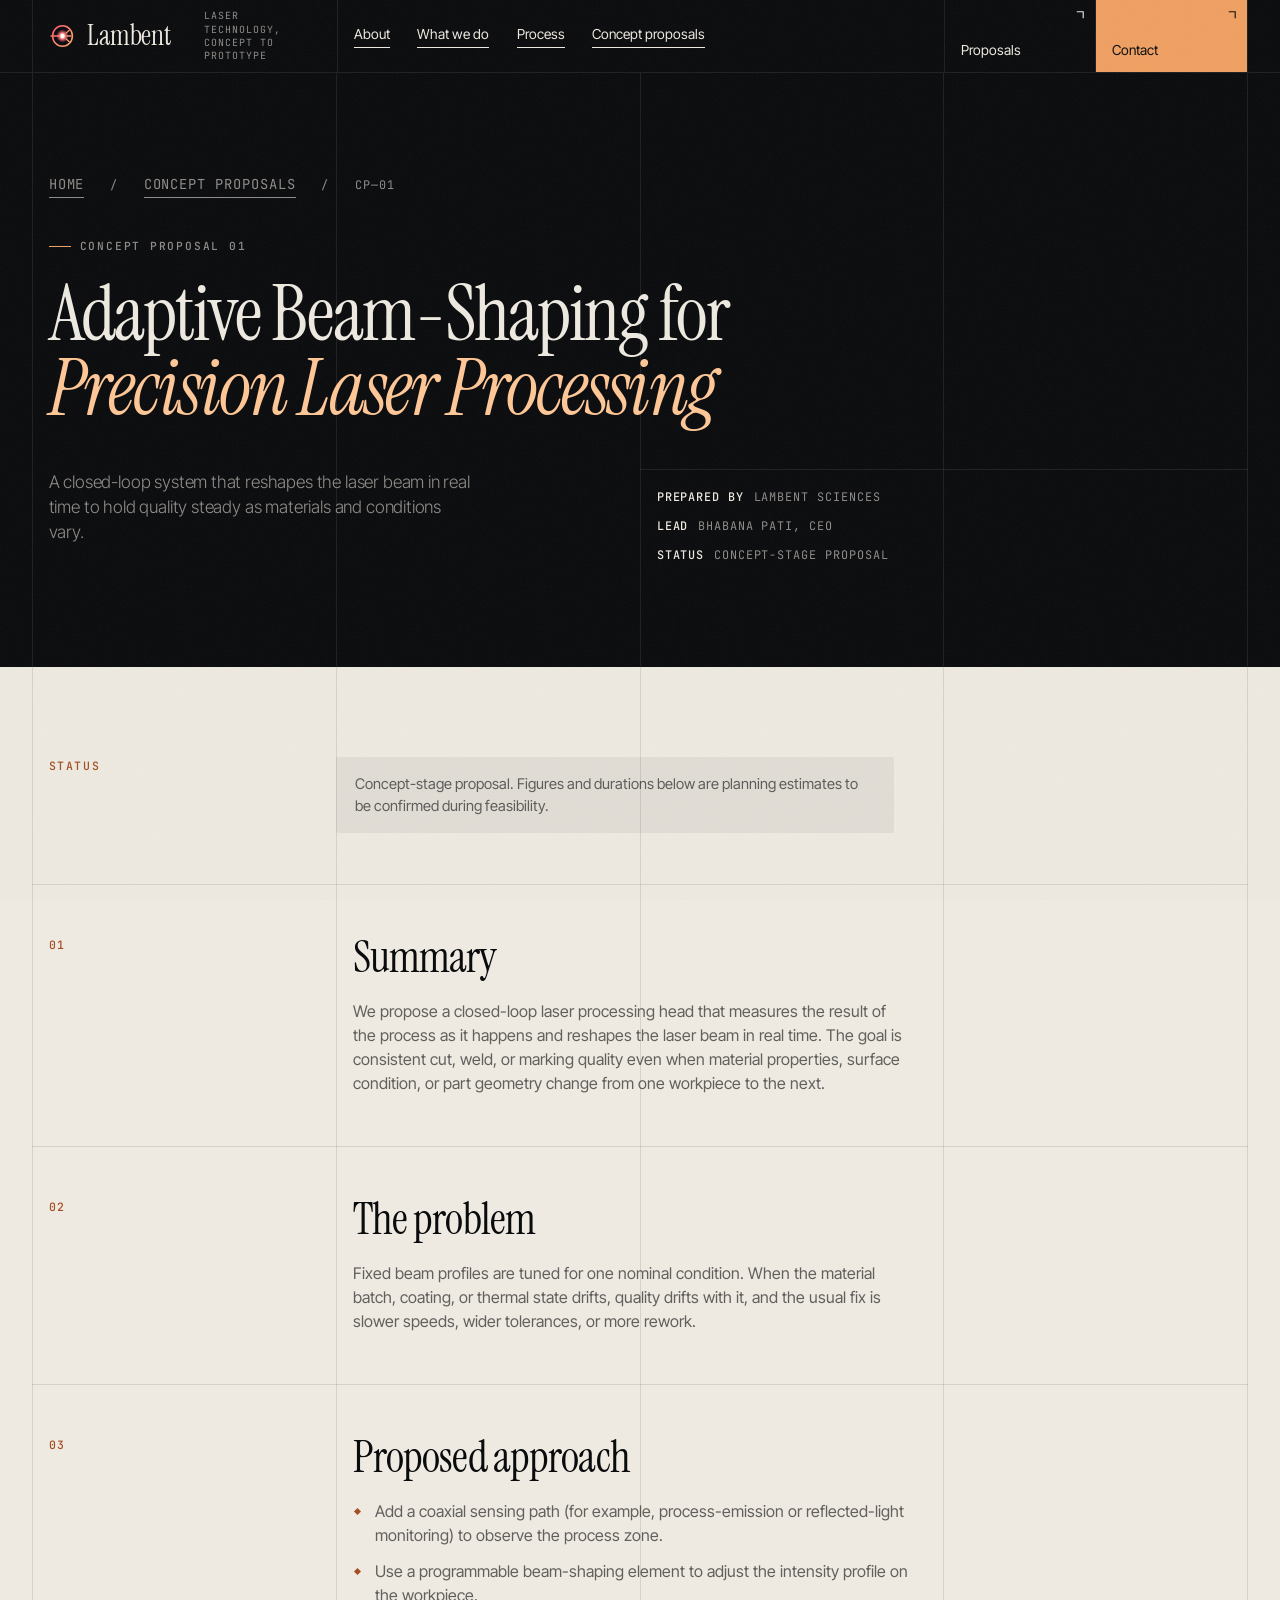
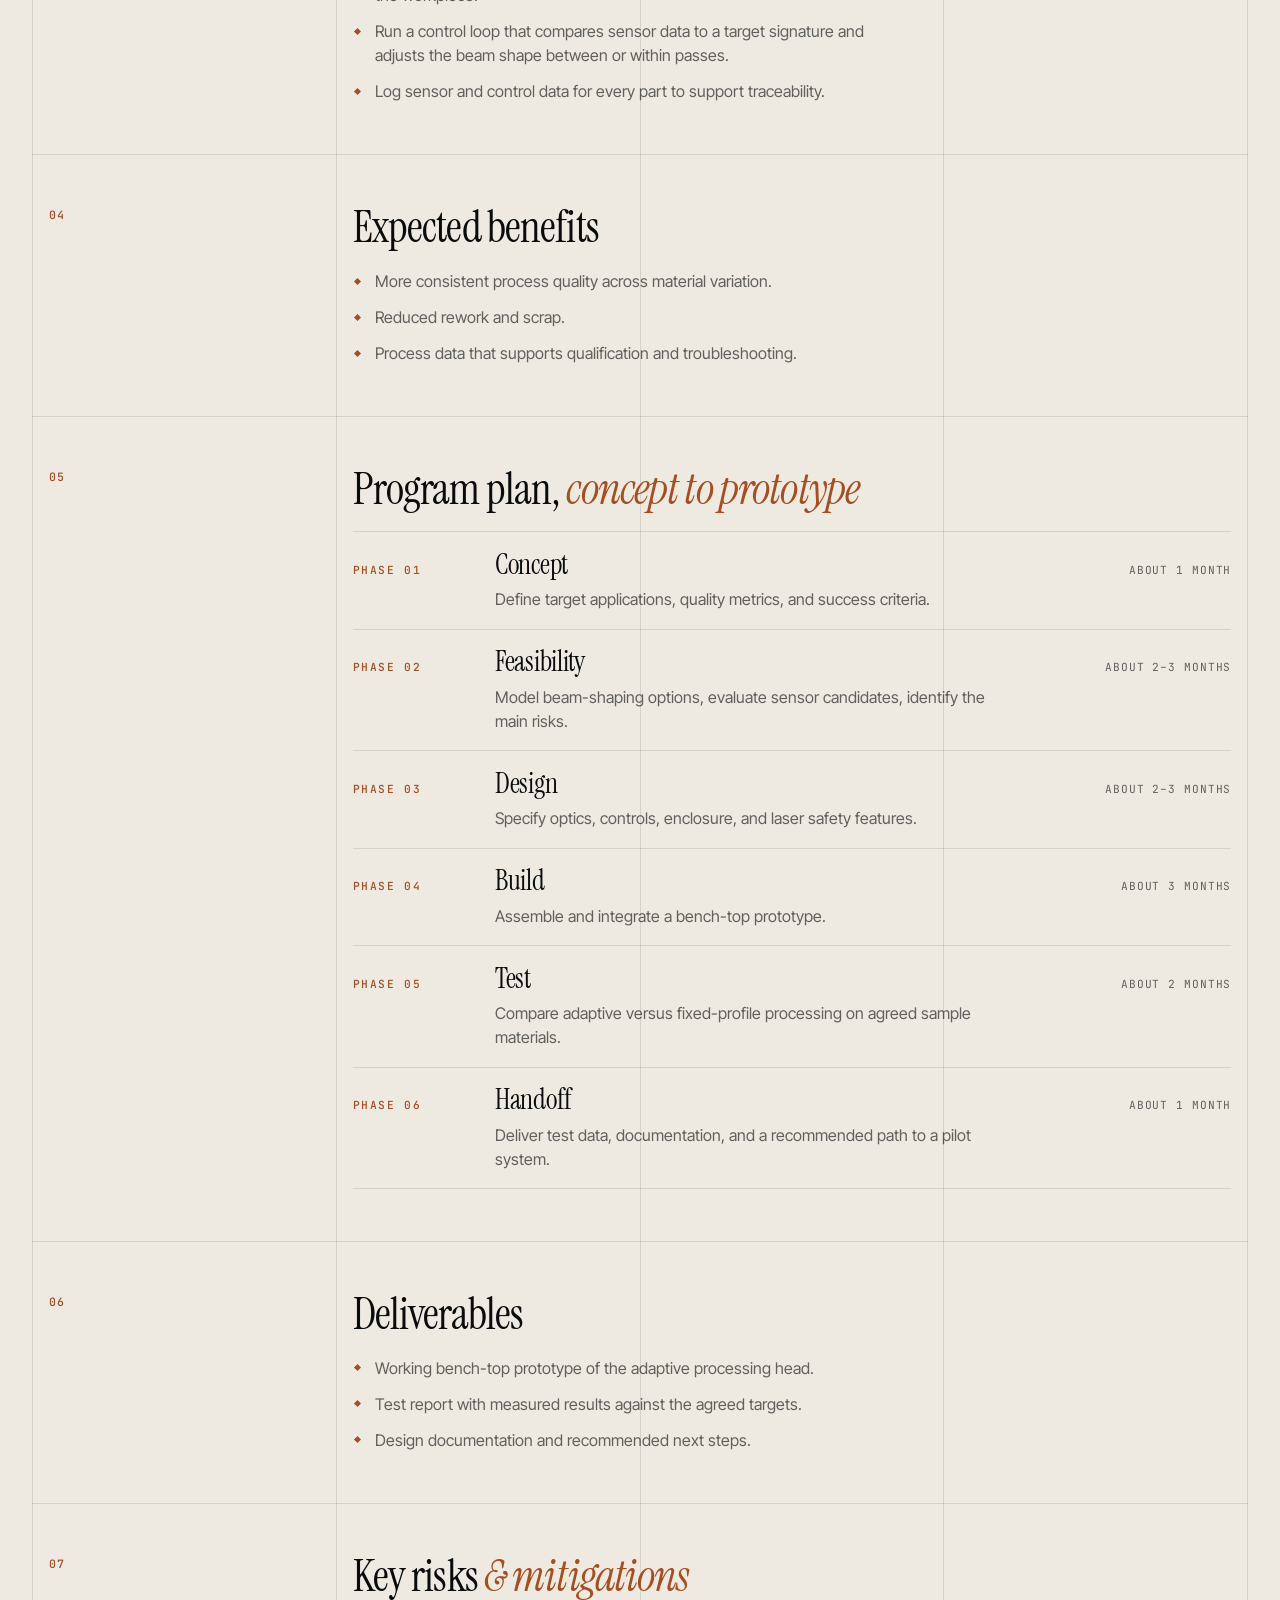
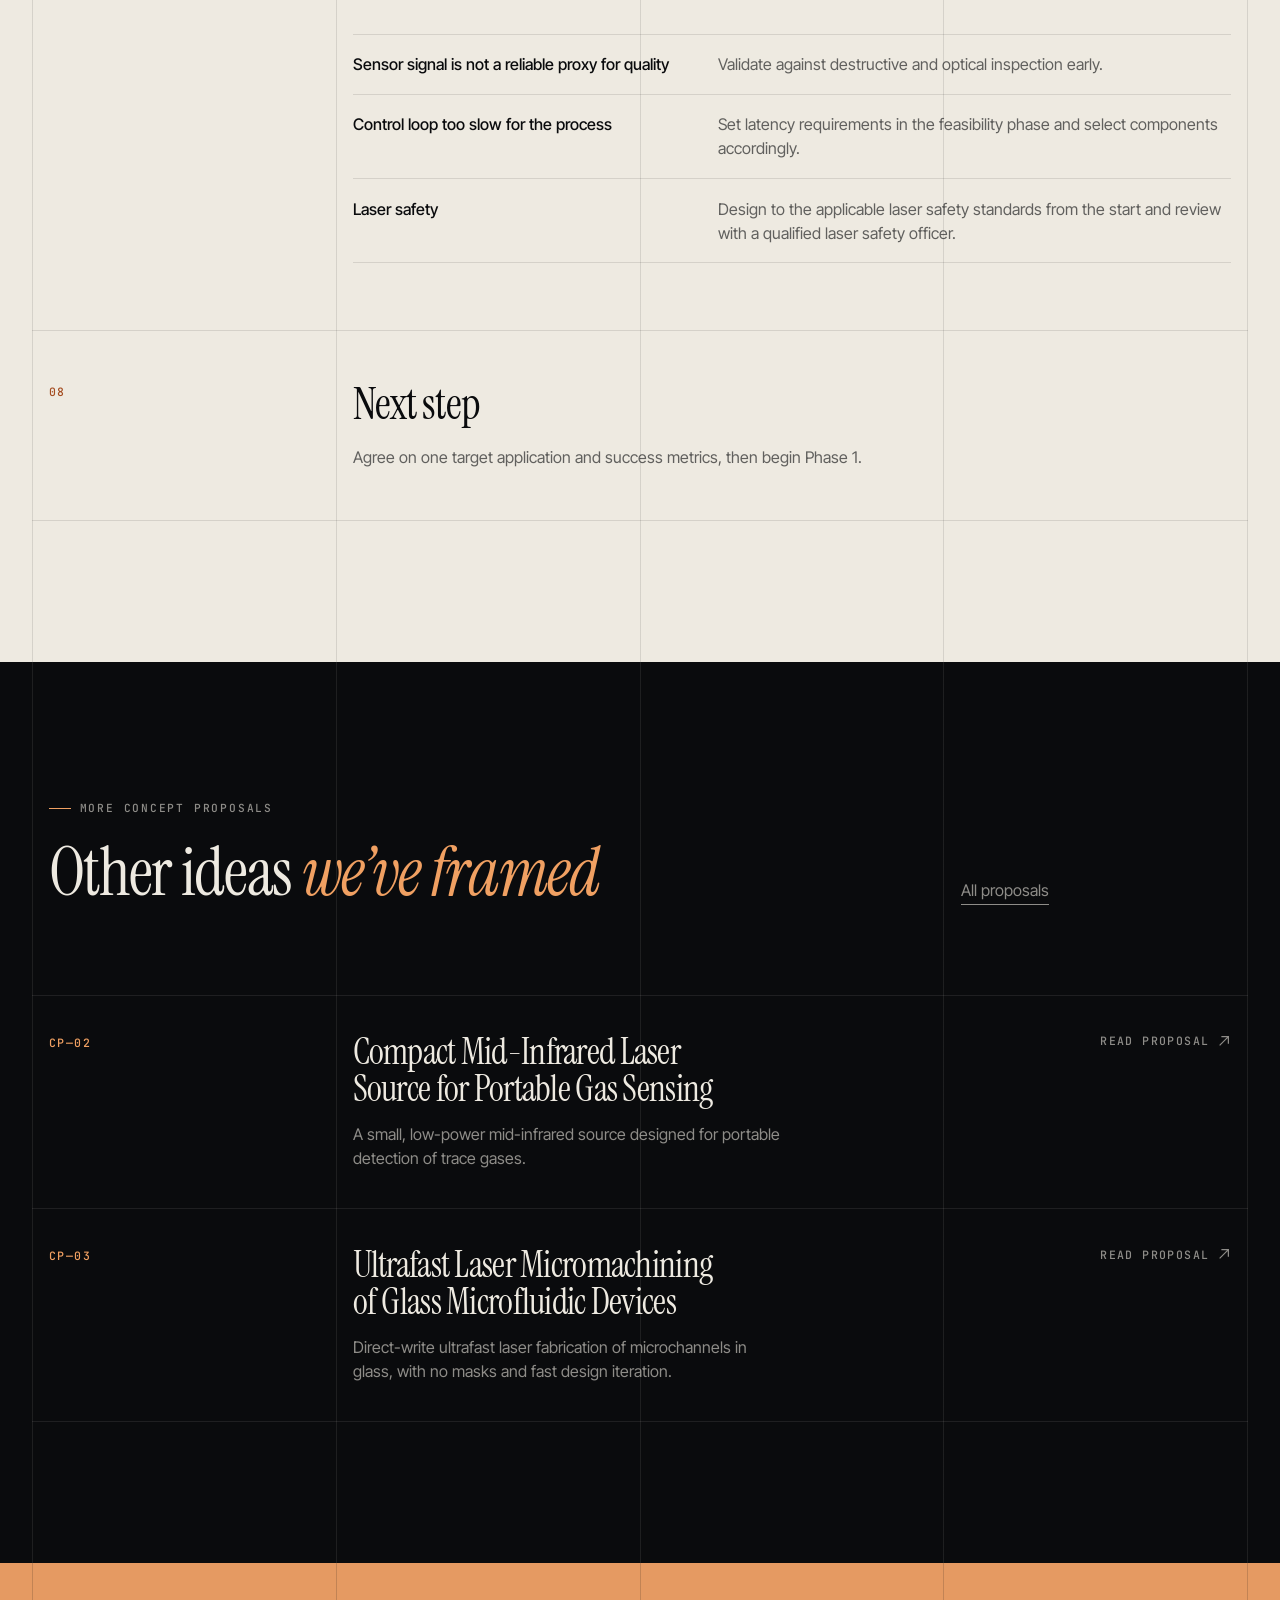
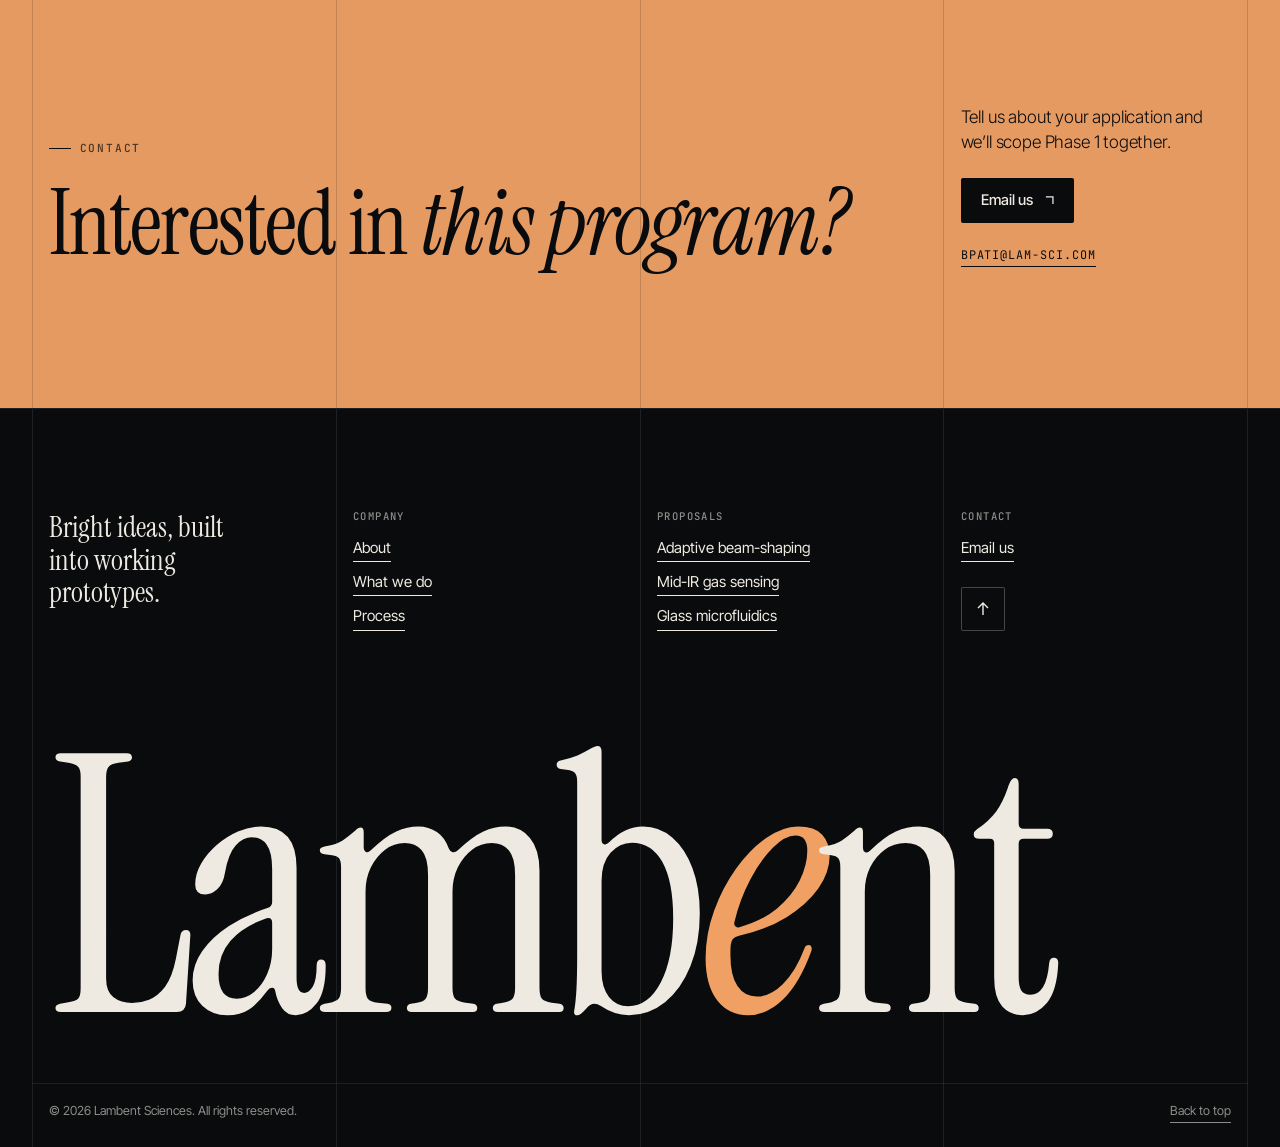
==== proposals/adaptive-beam-shaping.html @ 2dad7490 "Convert concept proposals from .txt to HTML pages Replace the three plain-text concept proposals wit" ====
<!DOCTYPE html>
<html lang="en">
<head>
  <meta charset="utf-8">
  <meta name="viewport" content="width=device-width, initial-scale=1">
  <title>Adaptive Beam-Shaping for Precision Laser Processing | Lambent Sciences</title>
  <meta name="description" content="Concept proposal from Lambent Sciences: a closed-loop adaptive beam-shaping head that holds laser cutting, welding and marking quality steady as materials vary.">
  <link rel="icon" href="../images/favicon.ico" sizes="48x48">
  <link rel="icon" href="../images/favicon.svg" type="image/svg+xml">
  <link rel="apple-touch-icon" href="../images/apple-touch-icon.png">
  <link rel="manifest" href="../site.webmanifest">
  <meta name="theme-color" content="#0A0B0D">
  <script>(function(){var d=document.documentElement;if(!window.matchMedia||!matchMedia('(prefers-reduced-motion: reduce)').matches){d.classList.add('motion')}})();</script>
  <link rel="preconnect" href="https://fonts.googleapis.com">
  <link rel="preconnect" href="https://fonts.gstatic.com" crossorigin>
  <link rel="stylesheet" href="https://fonts.googleapis.com/css2?family=Instrument+Serif:ital@0;1&family=Inter+Tight:wght@300..600&family=JetBrains+Mono:wght@400;500&display=swap">
  <link rel="stylesheet" href="../styles.css">
</head>
<body>

<header class="hdr" data-tone="dark">
  <div class="hdr-in">
    <div class="hdr-lead">
      <a class="hdr-brand" href="../index.html" aria-label="Lambent Sciences home">
        <img class="hdr-mark" src="../images/logo-mark.svg" alt="" width="26" height="26"><span>Lambent</span>
      </a>
      <p class="hdr-tag">Laser technology, concept to prototype</p>
    </div>
    <nav class="hdr-nav" aria-label="Main">
      <a class="link" href="../index.html#about">About</a>
      <a class="link" href="../index.html#what-we-do">What we do</a>
      <a class="link" href="../index.html#process">Process</a>
      <a class="link" href="../index.html#proposals">Concept proposals</a>
    </nav>
    <div class="hdr-side">
      <a class="hdr-alt" href="../index.html#proposals"><span>Proposals</span><svg class="tick" viewBox="0 0 10 10" aria-hidden="true"><path d="M1 1h8v8" fill="none" stroke="currentColor" stroke-width="1.4"/></svg></a>
      <a class="hdr-cta" href="#contact"><span>Contact</span><svg class="tick" viewBox="0 0 10 10" aria-hidden="true"><path d="M1 1h8v8" fill="none" stroke="currentColor" stroke-width="1.4"/></svg></a>
    </div>
    <button class="ibtn hdr-menu" type="button" aria-expanded="false" aria-controls="menu" aria-label="Open menu"><svg viewBox="0 0 16 16" aria-hidden="true"><path d="M8 1v14M1 8h14" stroke="currentColor" stroke-width="1.4" fill="none"/></svg></button>
  </div>
</header>

<div class="menu" id="menu" data-tone="dark">
  <nav aria-label="Menu">
    <a href="../index.html">Home</a>
    <a href="../index.html#about">About</a>
    <a href="../index.html#what-we-do">What we do</a>
    <a href="../index.html#process">Process</a>
    <a href="../index.html#proposals">Concept proposals</a>
    <a href="#contact">Contact</a>
  </nav>
  <div class="menu-foot">
    <a class="link" href="mailto:Bpati@lam-sci.com">Bpati@lam-sci.com</a>
  </div>
</div>

<main id="top">

<section class="doc-hero sheet" data-tone="dark">
  <div class="grid">
    <nav class="doc-crumb mono soft" aria-label="Breadcrumb">
      <a class="link" href="../index.html">Home</a><span aria-hidden="true">/</span>
      <a class="link" href="../index.html#proposals">Concept proposals</a><span aria-hidden="true">/</span>
      <span aria-current="page">CP&mdash;01</span>
    </nav>
    <div class="doc-title">
      <p class="eyebrow">Concept proposal 01</p>
      <h1>Adaptive Beam-Shaping for <em>Precision Laser Processing</em></h1>
    </div>
    <p class="lead doc-lead">A closed-loop system that reshapes the laser beam in real time to hold quality steady as materials and conditions vary.</p>
    <div class="doc-meta mono">
      <span><b>Prepared by</b> Lambent Sciences</span>
      <span><b>Lead</b> Bhabana Pati, CEO</span>
      <span><b>Status</b> Concept-stage proposal</span>
    </div>
  </div>
</section>

<section class="doc-body sheet" data-tone="ivory">
  <div class="grid">
    <p class="doc-num">Status</p>
    <p class="doc-copy doc-note">Concept-stage proposal. Figures and durations below are planning estimates to be confirmed during feasibility.</p>
  </div>
  <article class="doc-article" aria-label="Adaptive Beam-Shaping for Precision Laser Processing">
      <section class="doc-sec grid" aria-labelledby="s1" data-reveal>
        <p class="doc-num">01</p>
        <div class="doc-copy">
          <h2 id="s1">Summary</h2>
          <p>We propose a closed-loop laser processing head that measures the result of the process as it happens and reshapes the laser beam in real time. The goal is consistent cut, weld, or marking quality even when material properties, surface condition, or part geometry change from one workpiece to the next.</p>
        </div>
      </section>
      <section class="doc-sec grid" aria-labelledby="s2" data-reveal>
        <p class="doc-num">02</p>
        <div class="doc-copy">
          <h2 id="s2">The problem</h2>
          <p>Fixed beam profiles are tuned for one nominal condition. When the material batch, coating, or thermal state drifts, quality drifts with it, and the usual fix is slower speeds, wider tolerances, or more rework.</p>
        </div>
      </section>
      <section class="doc-sec grid" aria-labelledby="s3" data-reveal>
        <p class="doc-num">03</p>
        <div class="doc-copy">
          <h2 id="s3">Proposed approach</h2>
          <ul class="doc-list">
            <li>Add a coaxial sensing path (for example, process-emission or reflected-light monitoring) to observe the process zone.</li>
            <li>Use a programmable beam-shaping element to adjust the intensity profile on the workpiece.</li>
            <li>Run a control loop that compares sensor data to a target signature and adjusts the beam shape between or within passes.</li>
            <li>Log sensor and control data for every part to support traceability.</li>
          </ul>
        </div>
      </section>
      <section class="doc-sec grid" aria-labelledby="s4" data-reveal>
        <p class="doc-num">04</p>
        <div class="doc-copy">
          <h2 id="s4">Expected benefits</h2>
          <ul class="doc-list">
            <li>More consistent process quality across material variation.</li>
            <li>Reduced rework and scrap.</li>
            <li>Process data that supports qualification and troubleshooting.</li>
          </ul>
        </div>
      </section>
      <section class="doc-sec grid" aria-labelledby="s5" data-reveal>
        <p class="doc-num">05</p>
        <div class="doc-copy">
          <h2 id="s5">Program plan, <em>concept to prototype</em></h2>
          <ol class="doc-phases">
            <li><span class="ph-when">Phase 01</span><h3>Concept</h3><span class="ph-dur">about 1 month</span><p>Define target applications, quality metrics, and success criteria.</p></li>
            <li><span class="ph-when">Phase 02</span><h3>Feasibility</h3><span class="ph-dur">about 2&ndash;3 months</span><p>Model beam-shaping options, evaluate sensor candidates, identify the main risks.</p></li>
            <li><span class="ph-when">Phase 03</span><h3>Design</h3><span class="ph-dur">about 2&ndash;3 months</span><p>Specify optics, controls, enclosure, and laser safety features.</p></li>
            <li><span class="ph-when">Phase 04</span><h3>Build</h3><span class="ph-dur">about 3 months</span><p>Assemble and integrate a bench-top prototype.</p></li>
            <li><span class="ph-when">Phase 05</span><h3>Test</h3><span class="ph-dur">about 2 months</span><p>Compare adaptive versus fixed-profile processing on agreed sample materials.</p></li>
            <li><span class="ph-when">Phase 06</span><h3>Handoff</h3><span class="ph-dur">about 1 month</span><p>Deliver test data, documentation, and a recommended path to a pilot system.</p></li>
          </ol>
        </div>
      </section>
      <section class="doc-sec grid" aria-labelledby="s6" data-reveal>
        <p class="doc-num">06</p>
        <div class="doc-copy">
          <h2 id="s6">Deliverables</h2>
          <ul class="doc-list">
            <li>Working bench-top prototype of the adaptive processing head.</li>
            <li>Test report with measured results against the agreed targets.</li>
            <li>Design documentation and recommended next steps.</li>
          </ul>
        </div>
      </section>
      <section class="doc-sec grid" aria-labelledby="s7" data-reveal>
        <p class="doc-num">07</p>
        <div class="doc-copy">
          <h2 id="s7">Key risks <em>&amp; mitigations</em></h2>
          <dl class="doc-risks">
            <div><dt>Sensor signal is not a reliable proxy for quality</dt><dd>Validate against destructive and optical inspection early.</dd></div>
            <div><dt>Control loop too slow for the process</dt><dd>Set latency requirements in the feasibility phase and select components accordingly.</dd></div>
            <div><dt>Laser safety</dt><dd>Design to the applicable laser safety standards from the start and review with a qualified laser safety officer.</dd></div>
          </dl>
        </div>
      </section>
      <section class="doc-sec grid" aria-labelledby="s8" data-reveal>
        <p class="doc-num">08</p>
        <div class="doc-copy">
          <h2 id="s8">Next step</h2>
          <p>Agree on one target application and success metrics, then begin Phase 1.</p>
        </div>
      </section>
  </article>
</section>

<section class="proposals sheet" data-tone="dark">
  <div class="grid pr-head">
    <div class="h">
      <p class="eyebrow">More concept proposals</p>
      <h2>Other ideas <em>we&rsquo;ve framed</em></h2>
    </div>
    <p class="soft"><a class="link" href="../index.html#proposals">All proposals</a></p>
  </div>
  <ol class="pr-list">
    <li class="pr" data-reveal>
      <a class="pr-row" href="compact-mid-ir-gas-sensing.html">
        <span class="pr-idx">CP&mdash;02</span>
        <span class="pr-main"><span class="pr-title">Compact Mid-Infrared Laser Source for Portable Gas Sensing</span><span class="pr-text">A small, low-power mid-infrared source designed for portable detection of trace gases.</span></span>
        <span class="pr-go"><span>Read proposal</span><svg viewBox="0 0 16 16" aria-hidden="true"><path d="M3 13L13 3M5 3h8v8" stroke="currentColor" stroke-width="1.4" fill="none"/></svg></span>
      </a>
    </li>
    <li class="pr" data-reveal>
      <a class="pr-row" href="ultrafast-glass-microfluidics.html">
        <span class="pr-idx">CP&mdash;03</span>
        <span class="pr-main"><span class="pr-title">Ultrafast Laser Micromachining of Glass Microfluidic Devices</span><span class="pr-text">Direct-write ultrafast laser fabrication of microchannels in glass, with no masks and fast design iteration.</span></span>
        <span class="pr-go"><span>Read proposal</span><svg viewBox="0 0 16 16" aria-hidden="true"><path d="M3 13L13 3M5 3h8v8" stroke="currentColor" stroke-width="1.4" fill="none"/></svg></span>
      </a>
    </li>
  </ol>
</section>

<section class="contact sheet" id="contact" data-tone="amber">
  <div class="grid ct-grid">
    <div class="ct-head">
      <p class="eyebrow">Contact</p>
      <h2>Interested in <em>this program?</em></h2>
    </div>
    <div class="ct-copy">
      <p class="lead">Tell us about your application and we&rsquo;ll scope Phase 1 together.</p>
      <a class="btn" href="mailto:Bpati@lam-sci.com?subject=Adaptive%20Beam-Shaping%20for%20Precision%20Laser%20Processing"><span>Email us</span><svg class="tick" viewBox="0 0 10 10" aria-hidden="true"><path d="M1 1h8v8" fill="none" stroke="currentColor" stroke-width="1.4"/></svg></a>
      <a class="link mono" href="mailto:Bpati@lam-sci.com">Bpati@lam-sci.com</a>
    </div>
  </div>
</section>

</main>

<footer class="ftr" data-tone="dark">
  <div class="grid ftr-grid">
    <div class="ftr-col ftr-lead">
      <p>Bright ideas, built into working prototypes.</p>
    </div>
    <nav class="ftr-col" aria-label="Company">
      <p class="ftr-h">Company</p>
      <a class="link" href="../index.html#about">About</a>
      <a class="link" href="../index.html#what-we-do">What we do</a>
      <a class="link" href="../index.html#process">Process</a>
    </nav>
    <nav class="ftr-col" aria-label="Proposals">
      <p class="ftr-h">Proposals</p>
      <a class="link" href="adaptive-beam-shaping.html" aria-current="page">Adaptive beam-shaping</a>
      <a class="link" href="compact-mid-ir-gas-sensing.html">Mid-IR gas sensing</a>
      <a class="link" href="ultrafast-glass-microfluidics.html">Glass microfluidics</a>
    </nav>
    <div class="ftr-col">
      <p class="ftr-h">Contact</p>
      <a class="link" href="mailto:Bpati@lam-sci.com">Email us</a>
      <a class="ibtn ftr-top" href="#top" aria-label="Back to the top"><svg viewBox="0 0 16 16" aria-hidden="true"><path d="M8 14V2M3 7l5-5 5 5" stroke="currentColor" stroke-width="1.4" fill="none"/></svg></a>
    </div>
  </div>
  <div class="ftr-word" style="--len:7" aria-hidden="true">Lamb<em>e</em>nt</div>
  <div class="ftr-base">
    <span>&copy; <span id="year">2026</span> Lambent Sciences. All rights reserved.</span>
    <a class="link" href="#top">Back to top</a>
  </div>
</footer>

<script src="../script.js"></script>
</body>
</html>
---- styles.css ----
/* Lambent Sciences — editorial ruled-grid design.
   Tokens: --ink (near-black), --ivory / --bone (paper), --amber (laser accent), three font stacks.
   Each section sets data-tone (dark, ivory, bone, amber), which re-points --rule / --soft / --acc;
   the header recolours to the tone of the section underneath it (script.js). */

:root {
  --ink: #0A0B0D; --ink-2: #121317;
  --ivory: #EEEAE1; --bone: #E3DDD1;
  --amber: #F0A062; --amber-hi: #FFC796; --amber-deep: #A54E22; --flare: #FF5D6E;
  --field: #E59A62;
  --muted: #7F838A;
  --f-display: "Instrument Serif", Georgia, serif;
  --f-text: "Inter Tight", system-ui, -apple-system, "Segoe UI", sans-serif;
  --f-mono: "JetBrains Mono", ui-monospace, monospace;
  --pad: clamp(16px, 2.5vw, 32px);
  --cell: clamp(12px, 1.3vw, 18px);
  --hdr: 72px; --r: 2px;
  --sp: clamp(96px, 11vw, 176px);
  --ease: cubic-bezier(.7, 0, .2, 1);
}

*, *::before, *::after { box-sizing: border-box; }
html { -webkit-text-size-adjust: 100%; text-size-adjust: 100%; background: var(--ink); scroll-behavior: smooth; scroll-padding-top: var(--hdr); }
@media (prefers-reduced-motion: reduce) { html { scroll-behavior: auto; } }
body { margin: 0; background: var(--ink); color: var(--ivory); font: 400 16px/1.5 var(--f-text); -webkit-font-smoothing: antialiased; text-rendering: optimizeLegibility; }
body::after { content: ""; position: fixed; inset: 0; z-index: 300; pointer-events: none; opacity: .05; background-image: url("data:image/svg+xml;utf8,<svg xmlns='http://www.w3.org/2000/svg' width='180' height='180'><filter id='n'><feTurbulence type='fractalNoise' baseFrequency='.9' numOctaves='3' stitchTiles='stitch'/></filter><rect width='100%' height='100%' filter='url(%23n)'/></svg>"); }
svg, canvas, img { display: block; }
a { color: inherit; text-decoration: none; }
h1, h2, h3, p, figure, ul, ol { margin: 0; }
ul, ol { padding: 0; list-style: none; }
button { font: inherit; color: inherit; }
:focus-visible { outline: 1px solid var(--amber); outline-offset: 3px; }
::selection { background: var(--amber); color: var(--ink); }

/* type */
h2 { font: 400 clamp(2.5rem, 5.2vw, 4.8rem)/.98 var(--f-display); letter-spacing: -.02em; text-wrap: balance; overflow-wrap: break-word; }
h2 em, .em { font-style: italic; color: var(--acc); }
h3 { font: 400 clamp(1.4rem, 2vw, 1.8rem)/1.1 var(--f-display); letter-spacing: -.01em; }
.lead { font-size: clamp(1.08rem, 1.3vw, 1.26rem); line-height: 1.45; letter-spacing: -.01em; font-weight: 300; }
.eyebrow { display: flex; align-items: center; gap: .8em; font: 500 .7rem/1 var(--f-mono); letter-spacing: .16em; text-transform: uppercase; color: var(--soft); }
.eyebrow::before { content: ""; width: 22px; height: 1px; background: var(--acc); }
.mono { font-family: var(--f-mono); font-size: .74rem; letter-spacing: .08em; text-transform: uppercase; }
.soft { color: var(--soft); }
.acc { color: var(--acc); }

/* tones */
[data-tone] { --rule: rgba(238,234,225,.1); --soft: rgba(238,234,225,.58); --acc: var(--amber); }
[data-tone="dark"]  { background: var(--ink);   color: var(--ivory); --rule: rgba(238,234,225,.09); --soft: rgba(238,234,225,.58); --acc: var(--amber); --chip: rgba(238,234,225,.06); }
[data-tone="ivory"] { background: var(--ivory); color: var(--ink); --rule: rgba(10,11,13,.11); --soft: rgba(10,11,13,.62); --acc: var(--amber-deep); --chip: rgba(10,11,13,.055); }
[data-tone="bone"]  { background: var(--bone);  color: var(--ink); --rule: rgba(10,11,13,.12); --soft: rgba(10,11,13,.62); --acc: var(--amber-deep); --chip: rgba(10,11,13,.06); }
[data-tone="amber"] { background: var(--field); color: var(--ink); --rule: rgba(10,11,13,.16); --soft: rgba(10,11,13,.7); --acc: var(--ink); --chip: rgba(10,11,13,.08); }

/* ruled grid */
.sheet { position: relative; isolation: isolate; overflow-x: clip; padding: var(--sp) var(--pad); }
.sheet::before, .ftr::before {
  content: ""; position: absolute; inset: 0 var(--pad); z-index: -1; pointer-events: none;
  background:
    linear-gradient(var(--rule), var(--rule)) 0 0/1px 100% no-repeat,
    linear-gradient(var(--rule), var(--rule)) 25% 0/1px 100% no-repeat,
    linear-gradient(var(--rule), var(--rule)) 50% 0/1px 100% no-repeat,
    linear-gradient(var(--rule), var(--rule)) 75% 0/1px 100% no-repeat,
    linear-gradient(var(--rule), var(--rule)) 100% 0/1px 100% no-repeat;
}
.grid { display: grid; grid-template-columns: repeat(4, minmax(0, 1fr)); }
.grid > * { padding-inline: var(--cell); min-width: 0; }
@media (max-width: 760px) {
  .sheet::before, .ftr::before {
    background:
      linear-gradient(var(--rule), var(--rule)) 0 0/1px 100% no-repeat,
      linear-gradient(var(--rule), var(--rule)) 50% 0/1px 100% no-repeat,
      linear-gradient(var(--rule), var(--rule)) 100% 0/1px 100% no-repeat;
  }
  .grid { grid-template-columns: repeat(2, minmax(0, 1fr)); }
}
.frame { position: relative; overflow: hidden; border-radius: var(--r); background: var(--ink-2); }
.frame > svg { position: absolute; inset: 0; width: 100%; height: 100%; }

/* buttons & links */
.btn { --b: var(--amber); --f: var(--ink); --h: var(--ivory); --hf: var(--ink); position: relative; isolation: isolate; overflow: hidden; display: inline-flex; align-items: center; gap: .8em; white-space: nowrap; padding: 1.05em 1.4em; border-radius: var(--r); background: var(--b); color: var(--f); font: 500 .92rem/1 var(--f-text); border: 0; cursor: pointer; transition: color .45s var(--ease); }
[data-tone="ivory"] .btn, [data-tone="bone"] .btn, [data-tone="amber"] .btn { --b: var(--ink); --f: var(--ivory); --h: var(--amber); --hf: var(--ink); }
[data-tone="amber"] .btn { --h: var(--ivory); }
.btn::before, .btn::after { content: ""; position: absolute; left: 0; right: 0; height: 51%; background: var(--h); z-index: -1; transform: scaleX(0); transition: transform .55s var(--ease); }
.btn::before { top: 0; transform-origin: 0 50%; }
.btn::after { bottom: 0; transform-origin: 100% 50%; }
.btn .tick { width: .6em; height: .6em; flex: none; }
.btn-line { --b: transparent !important; --f: currentColor !important; box-shadow: inset 0 0 0 1px color-mix(in oklab, currentColor 32%, transparent); }
@media (hover: hover) { .btn:hover { color: var(--hf); } .btn:hover::before, .btn:hover::after { transform: scaleX(1); } }
.link { display: inline-block; white-space: nowrap; padding-bottom: .18em; background: linear-gradient(currentColor, currentColor) 0 100%/100% 1px no-repeat; }
@media (hover: hover) { .link:hover { animation: pass .7s var(--ease); } }
@keyframes pass { 0% { background-position: 100% 100%; background-size: 100% 1px; } 45% { background-position: 100% 100%; background-size: 0 1px; } 46% { background-position: 0 100%; background-size: 0 1px; } 100% { background-position: 0 100%; background-size: 100% 1px; } }
.ibtn { position: relative; isolation: isolate; overflow: hidden; display: inline-grid; place-items: center; width: 44px; height: 44px; flex: none; border: 0; border-radius: var(--r); background: transparent; color: inherit; cursor: pointer; box-shadow: inset 0 0 0 1px color-mix(in oklab, currentColor 26%, transparent); transition: color .4s var(--ease); }
.ibtn::before { content: ""; position: absolute; inset: 0; background: var(--amber); z-index: -1; transform: scaleY(0); transform-origin: 50% 100%; transition: transform .45s var(--ease); }
.ibtn svg { width: 16px; height: 16px; transition: transform .45s var(--ease); }
@media (hover: hover) { .ibtn:hover { color: var(--ink); } .ibtn:hover::before { transform: scaleY(1); } }

/* header */
.hdr { position: fixed; inset: 0 0 auto; z-index: 50; border-bottom: 1px solid var(--rule); transition: background-color .5s var(--ease), color .5s var(--ease); }
.hdr-in { display: grid; grid-template-columns: repeat(4, minmax(0, 1fr)); min-height: var(--hdr); margin-inline: var(--pad); border-inline: 1px solid var(--rule); }
.hdr-in > * { min-width: 0; }
.hdr-lead { grid-column: 1; display: flex; align-items: center; gap: var(--cell); }
.hdr-brand { display: flex; align-items: center; gap: .45em; padding: 0 var(--cell); font: 400 1.75rem/1 var(--f-display); letter-spacing: -.01em; white-space: nowrap; }
.hdr-mark { width: .9em; height: .9em; }
.hdr-tag { font: 400 .62rem/1.35 var(--f-mono); letter-spacing: .1em; text-transform: uppercase; max-width: 20ch; padding-right: var(--cell); color: var(--soft); }
.hdr-nav { grid-column: 2/4; display: flex; flex-wrap: wrap; align-content: center; gap: .45rem 1.7rem; padding: .8rem var(--cell); border-left: 1px solid var(--rule); font-size: .86rem; }
.hdr-side { grid-column: 4; display: grid; grid-template-columns: 1fr 1fr; border-left: 1px solid var(--rule); }
.hdr-side a { position: relative; display: flex; align-items: flex-end; padding: .7rem var(--cell); font-size: .86rem; white-space: nowrap; overflow: hidden; }
.hdr-side .tick { position: absolute; top: .7rem; right: .7rem; width: 8px; height: 8px; }
.hdr-alt { border-right: 1px solid var(--rule); }
.hdr-cta { background: var(--amber); color: var(--ink); }
.hdr-cta::before { content: ""; position: absolute; inset: 0; background: var(--ivory); transform: scaleY(0); transform-origin: 50% 100%; transition: transform .45s var(--ease); }
.hdr-cta span, .hdr-side .hdr-cta .tick { position: relative; z-index: 1; }
.hdr-side .hdr-cta .tick { position: absolute; }
.hdr[data-tone="ivory"] .hdr-cta, .hdr[data-tone="bone"] .hdr-cta, .hdr[data-tone="amber"] .hdr-cta { background: var(--ink); color: var(--ivory); }
@media (hover: hover) { .hdr-cta:hover::before { transform: scaleY(1); } .hdr[data-tone] .hdr-cta:hover { color: var(--ink); } }
.hdr-menu { display: none; }
.menu { position: fixed; inset: var(--hdr) 0 0; z-index: 49; display: flex; flex-direction: column; justify-content: space-between; gap: 2rem; padding: 1.5rem var(--pad) 2rem; overflow-y: auto; visibility: hidden; clip-path: inset(0 0 100% 0); transition: clip-path .6s var(--ease), visibility 0s .6s; }
.menu.is-open { visibility: visible; clip-path: inset(0 0 0 0); transition: clip-path .6s var(--ease); }
.menu nav { display: flex; flex-direction: column; }
.menu nav a { padding: .6rem 0; border-bottom: 1px solid var(--rule); font: 400 clamp(2rem, 8.5vw, 2.8rem)/1.1 var(--f-display); }
.menu-foot { font-size: .95rem; }
.hdr-menu[aria-expanded="true"] svg { transform: rotate(45deg); }
@media (max-width: 900px) {
  :root { --hdr: 60px; }
  .hdr-in { grid-template-columns: 1fr auto auto; border-inline: 0; margin-inline: 0; padding-left: calc(var(--pad) - var(--cell)); }
  .hdr-tag, .hdr-nav, .hdr-side .hdr-alt { display: none; }
  .hdr-side { grid-column: auto; grid-template-columns: auto; }
  .hdr-cta { padding-inline: 1.1rem 1.6rem !important; }
  .hdr-menu { display: inline-grid; align-self: center; margin: 0 var(--pad) 0 .6rem; }
  .hdr-brand { font-size: 1.5rem; }
}

/* hero */
.hero { min-height: 100svh; display: flex; flex-direction: column; padding: calc(var(--hdr) + clamp(16px, 2.4vw, 28px)) var(--pad) clamp(20px, 3vw, 36px); }
.hero-grid { flex: 1; display: grid; grid-template-columns: repeat(4, minmax(0, 1fr)); grid-template-rows: auto 1fr auto; grid-template-areas: "word word word window" "meta . . window" "intro intro . aim"; row-gap: clamp(20px, 3vw, 40px); }
.hero-grid > * { padding-inline: var(--cell); min-width: 0; }
.hero-word { grid-area: word; container-type: inline-size; }
.giant { font-family: var(--f-display); font-weight: 400; letter-spacing: -.035em; line-height: .84; white-space: nowrap; margin-left: -.03em; padding-bottom: .1em; font-size: min(calc(100cqi / (var(--len) * var(--k, .47))), 36svh); }
.giant em { color: var(--amber); }
.hero-meta { grid-area: meta; align-self: start; display: flex; flex-direction: column; gap: .5rem; color: var(--soft); }
.hero-meta span { display: flex; gap: .8em; }
.hero-meta b { font-weight: 500; color: var(--ivory); }
.hero-window { grid-area: window; position: relative; min-height: 260px; overflow: hidden; border-radius: var(--r); background: var(--ink-2); box-shadow: inset 0 0 0 1px var(--rule); }
.hero-window canvas { position: absolute; inset: 0; width: 100%; height: 100%; }
.hud { position: absolute; z-index: 2; font: 400 .6rem/1.3 var(--f-mono); letter-spacing: .14em; text-transform: uppercase; color: rgba(238,234,225,.55); pointer-events: none; }
.hud.tl { top: 12px; left: 12px; } .hud.br { bottom: 12px; right: 12px; text-align: right; }
.hud i { display: inline-block; width: 6px; height: 6px; border-radius: 50%; background: var(--amber); margin-right: .6em; vertical-align: 1px; animation: blink 2.4s ease-in-out infinite; }
@keyframes blink { 50% { opacity: .25; } }
.hero-intro { grid-area: intro; align-self: end; display: flex; flex-direction: column; gap: clamp(18px, 2.2vw, 28px); max-width: 42rem; }
.hero-line { font: 400 clamp(2rem, 3.6vw, 3.4rem)/1 var(--f-display); letter-spacing: -.02em; text-wrap: balance; }
.hero-line em { color: var(--amber-hi); }
.hero-intro .lead { max-width: 40ch; color: var(--soft); }
.actions { display: flex; flex-wrap: wrap; align-items: center; gap: 1rem 1.75rem; }
.hero-aim { grid-area: aim; align-self: end; display: flex; flex-direction: column; gap: .6rem; font-size: .9rem; line-height: 1.45; }
.hero-aim .num { font: 400 clamp(2.6rem, 3.6vw, 3.6rem)/.9 var(--f-display); color: var(--amber-hi); }
@media (max-width: 760px) {
  .hero-grid { grid-template-columns: minmax(0, 1fr); grid-template-rows: auto auto 1fr auto; grid-template-areas: "word" "intro" "window" "aim"; row-gap: 22px; }
  .hero-meta { display: none; }
  .hero-window { min-height: 220px; }
  .hero-intro { align-self: start; }
}

/* about */
.about-top { row-gap: clamp(36px, 4vw, 60px); }
.about-head { grid-column: 1/4; display: flex; flex-direction: column; gap: 1.6rem; }
.about-copy { grid-column: 1/3; display: flex; flex-direction: column; gap: 1.25rem; }
.about-copy p { max-width: 40ch; }
.leader { grid-column: 3/5; display: flex; flex-direction: column; gap: .75rem; padding-block: 1.5rem; border-top: 1px solid var(--rule); border-bottom: 1px solid var(--rule); }
.leader h3 { font-size: clamp(2rem, 3.2vw, 3rem); letter-spacing: -.02em; line-height: 1; margin-top: .25rem; }
.leader p:last-child { max-width: 44ch; margin-top: .5rem; }
.facts { margin-top: clamp(64px, 8vw, 120px); row-gap: 48px; }
.fact { display: flex; flex-direction: column; gap: .5rem; }
.fact-rule { display: block; height: 1px; background: currentColor; margin-bottom: 1rem; opacity: .5; transform-origin: 0 50%; }
.fact-num { font: 400 clamp(3.6rem, 7vw, 6.6rem)/.9 var(--f-display); letter-spacing: -.03em; color: var(--amber-hi); font-variant-numeric: tabular-nums; }
.fact-label { font-size: .9rem; max-width: 22ch; color: var(--soft); }
@media (max-width: 760px) { .about-head, .about-copy, .leader { grid-column: 1/-1; } }

/* what we do */
.svc-head, .pr-head { row-gap: 24px; margin-bottom: clamp(56px, 7vw, 104px); }
.svc-head .h, .pr-head .h { grid-column: 1/4; display: flex; flex-direction: column; gap: 1.6rem; }
.svc-head > p, .pr-head > p { grid-column: 4; align-self: end; }
.svc { display: grid; grid-template-columns: repeat(4, minmax(0, 1fr)); grid-template-rows: auto auto 1fr auto; row-gap: 1.2rem; padding: clamp(28px, 3vw, 40px) 0; border-top: 1px solid var(--rule); }
.svc > * { padding-inline: var(--cell); min-width: 0; }
.svc-media { grid-column: 1/3; grid-row: 1/5; aspect-ratio: 16/10; margin-inline: var(--cell); padding: 0; }
.svc-idx { grid-column: 3/5; font: 500 .7rem/1 var(--f-mono); letter-spacing: .14em; color: var(--acc); }
.svc h3 { grid-column: 3/5; font-size: clamp(2rem, 3.3vw, 3.2rem); letter-spacing: -.02em; line-height: .98; }
.svc-text { grid-column: 3/5; max-width: 42ch; color: var(--soft); }
.svc-points { grid-column: 3/5; display: flex; flex-wrap: wrap; gap: .5rem; align-self: end; }
.svc-points li { display: inline-flex; align-items: center; gap: .55em; padding: .5em .8em; border-radius: var(--r); background: var(--chip); font-size: .82rem; }
.svc-points li::before { content: ""; width: 5px; height: 5px; background: var(--acc); transform: rotate(45deg); }
@media (max-width: 760px) {
  .svc-head .h, .svc-head > p, .pr-head .h, .pr-head > p { grid-column: 1/-1; }
  .svc { grid-template-columns: minmax(0, 1fr); grid-template-rows: none; }
  .svc > * { grid-column: 1 !important; grid-row: auto !important; }
  .svc-media { margin-bottom: .6rem; }
}

/* process */
.pc-grid { align-items: start; row-gap: 56px; }
.pc-head { grid-column: 1/3; display: flex; flex-direction: column; align-items: flex-start; gap: 1.5rem; position: sticky; top: calc(var(--hdr) + 40px); }
.pc-head p { max-width: 34ch; }
.pc-track { grid-column: 3/5; position: relative; padding: 0; }
.pc-track::before, .pc-fill { content: ""; position: absolute; left: 0; top: 0; bottom: 0; width: 1px; background: var(--rule); }
.pc-fill { width: 2px; margin-left: -.5px; background: var(--acc); transform-origin: 50% 0; transform: scaleY(var(--p, 0)); display: none; }
.steps { display: flex; flex-direction: column; }
.step { position: relative; display: flex; flex-direction: column; gap: .75rem; padding: 0 var(--cell) clamp(56px, 6vw, 96px) calc(var(--cell) + 28px); }
.step:last-child { padding-bottom: 0; }
.step::before { content: ""; position: absolute; left: -6px; top: .3rem; width: 12px; height: 12px; transform: rotate(45deg); background: var(--acc); box-shadow: 0 0 0 4px var(--bone); }
.step-when { font: 500 .72rem/1 var(--f-mono); letter-spacing: .14em; text-transform: uppercase; color: var(--acc); }
.step h3 { font-size: clamp(1.9rem, 3vw, 2.8rem); letter-spacing: -.02em; line-height: 1; }
.step p:last-child { max-width: 38ch; color: var(--soft); }
.process.is-live .pc-fill { display: block; }
.process.is-live .step::before { background: var(--bone); box-shadow: 0 0 0 4px var(--bone), inset 0 0 0 1px var(--muted); transition: background-color .4s var(--ease), box-shadow .4s var(--ease); }
.process.is-live .step h3 { color: rgba(10,11,13,.3); transition: color .5s var(--ease); }
.process.is-live .step.is-on::before { background: var(--acc); box-shadow: 0 0 0 4px var(--bone); }
.process.is-live .step.is-on h3 { color: var(--ink); }
@media (max-width: 760px) { .pc-head { grid-column: 1/-1; position: static; } .pc-track { grid-column: 1/-1; margin-left: var(--cell); } }

/* proposals */
.pr-list { border-bottom: 1px solid var(--rule); }
.pr { border-top: 1px solid var(--rule); }
.pr-row { position: relative; isolation: isolate; display: grid; grid-template-columns: repeat(4, minmax(0, 1fr)); align-items: start; padding: clamp(28px, 3vw, 44px) 0; }
.pr-row > * { padding-inline: var(--cell); min-width: 0; }
.pr-row::before { content: ""; position: absolute; inset: 0; z-index: -1; background: var(--ink-2); transform: scaleY(0); transform-origin: 50% 100%; transition: transform .55s var(--ease); }
.pr-idx { grid-column: 1; font: 500 .72rem/1.6 var(--f-mono); letter-spacing: .14em; color: var(--acc); }
.pr-main { grid-column: 2/4; display: flex; flex-direction: column; gap: .9rem; }
.pr-title { font: 400 clamp(1.7rem, 2.8vw, 2.6rem)/1.02 var(--f-display); letter-spacing: -.02em; text-wrap: balance; transition: color .45s var(--ease); }
.pr-text { max-width: 48ch; color: var(--soft); }
.pr-go { grid-column: 4; justify-self: end; display: inline-flex; align-items: center; gap: .7em; font: 500 .72rem/1 var(--f-mono); letter-spacing: .12em; text-transform: uppercase; color: var(--soft); transition: color .45s var(--ease); }
.pr-go svg { width: 14px; height: 14px; transition: transform .45s var(--ease); }
@media (hover: hover) {
  .pr-row:hover::before { transform: scaleY(1); }
  .pr-row:hover .pr-title { color: var(--amber-hi); }
  .pr-row:hover .pr-go { color: var(--ivory); }
  .pr-row:hover .pr-go svg { transform: translate(3px, -3px); }
}
@media (max-width: 760px) {
  .pr-row { grid-template-columns: minmax(0, 1fr); row-gap: 1rem; }
  .pr-row > * { grid-column: 1 !important; }
  .pr-go { justify-self: start; }
}

/* contact */
.ct-grid { row-gap: 40px; align-items: end; }
.ct-head { grid-column: 1/4; display: flex; flex-direction: column; gap: 1.6rem; }
.ct-head h2 { font-size: clamp(3rem, 7vw, 6.6rem); }
.ct-copy { grid-column: 4; display: flex; flex-direction: column; align-items: flex-start; gap: 1.5rem; }
@media (max-width: 760px) { .ct-head, .ct-copy { grid-column: 1/-1; } }

/* footer */
.ftr { position: relative; isolation: isolate; overflow-x: clip; padding: clamp(72px, 8vw, 120px) var(--pad) 24px; container-type: inline-size; border-top: 1px solid var(--rule); }
.ftr-grid { row-gap: 40px; }
.ftr-col { display: flex; flex-direction: column; align-items: flex-start; gap: .55rem; font-size: .94rem; }
.ftr-h { color: var(--soft); margin-bottom: .4rem; font: 500 .66rem/1 var(--f-mono); letter-spacing: .14em; text-transform: uppercase; }
.ftr-lead p { font: 400 clamp(1.6rem, 2.3vw, 2.1rem)/1.1 var(--f-display); max-width: 16ch; }
.ftr-top { margin-top: auto; }
.ftr-col .link { white-space: normal; }
.ftr-word { --k: .47; margin-top: clamp(72px, 9vw, 140px); padding-inline: var(--cell); font-family: var(--f-display); font-weight: 400; letter-spacing: -.035em; line-height: .8; white-space: nowrap; font-size: calc((100cqi - 2 * var(--cell)) / (var(--len) * var(--k))); padding-bottom: .06em; }
.ftr-word em { color: var(--amber); }
.ftr-base { display: flex; flex-wrap: wrap; gap: .6rem 1.6rem; margin-top: 28px; padding: 18px var(--cell) 0; border-top: 1px solid var(--rule); font-size: .78rem; color: var(--soft); }
.ftr-base > span:first-child { margin-right: auto; }
@media (max-width: 760px) { .ftr-lead { grid-column: 1/-1; } }

/* reveal (motion only) */
.motion [data-reveal] { opacity: 0; transform: translateY(24px); transition: opacity .9s var(--ease), transform .9s var(--ease); }
.motion [data-reveal].is-in { opacity: 1; transform: none; }
.motion .fact .fact-rule { transform: scaleX(0); transition: transform 1.2s var(--ease) .1s; }
.motion .fact.is-in .fact-rule { transform: scaleX(1); }

/* proposal pages (proposals/*.html) */
.doc-hero { padding-top: calc(var(--hdr) + clamp(56px, 8vw, 120px)); padding-bottom: clamp(64px, 8vw, 120px); }
.doc-hero .grid { row-gap: clamp(28px, 3.4vw, 48px); }
.doc-crumb { grid-column: 1/-1; display: flex; flex-wrap: wrap; align-items: center; gap: .6rem 1.6rem; }
.doc-crumb .link { font-size: .86rem; }
.doc-title { grid-column: 1/4; display: flex; flex-direction: column; gap: 1.6rem; }
.doc-title h1 { font: 400 clamp(2.6rem, 6vw, 5.6rem)/.96 var(--f-display); letter-spacing: -.025em; text-wrap: balance; overflow-wrap: break-word; }
.doc-title h1 em { color: var(--amber-hi); }
.doc-lead { grid-column: 1/3; max-width: 46ch; color: var(--soft); }
.doc-meta { grid-column: 3/5; align-self: start; display: flex; flex-direction: column; gap: .7rem; padding-top: 1.2rem; border-top: 1px solid var(--rule); color: var(--soft); }
.doc-meta span { display: flex; flex-wrap: wrap; gap: .3em .8em; line-height: 1.5; }
.doc-meta b { font-weight: 500; color: var(--ivory); }
.doc-body { padding-top: clamp(56px, 7vw, 104px); }
.doc-body > .grid { margin-bottom: clamp(36px, 4vw, 56px); }
.doc-sec { padding-block: clamp(36px, 4vw, 56px); border-top: 1px solid var(--rule); row-gap: 1.2rem; }
.doc-sec:last-child { border-bottom: 1px solid var(--rule); }
.doc-num { grid-column: 1; font: 500 .72rem/1.6 var(--f-mono); letter-spacing: .14em; text-transform: uppercase; color: var(--acc); }
.doc-copy { grid-column: 2/5; display: flex; flex-direction: column; gap: 1.2rem; }
.doc-copy h2 { font-size: clamp(2rem, 3.4vw, 3.2rem); line-height: 1; }
.doc-copy > p { max-width: 62ch; color: var(--soft); }
.doc-list { display: flex; flex-direction: column; gap: .75rem; max-width: 62ch; }
.doc-list li { position: relative; padding-left: 1.4em; color: var(--soft); }
.doc-list li::before { content: ""; position: absolute; left: .15em; top: .62em; width: 5px; height: 5px; background: var(--acc); transform: rotate(45deg); }
.doc-phases { border-bottom: 1px solid var(--rule); }
.doc-phases li { display: grid; grid-template-columns: 7.5rem minmax(0, 1fr) auto; gap: .4rem 1.4rem; align-items: baseline; padding-block: 1.1rem; border-top: 1px solid var(--rule); }
.doc-phases .ph-when { font: 500 .7rem/1.4 var(--f-mono); letter-spacing: .14em; text-transform: uppercase; color: var(--acc); }
.doc-phases h3 { font-size: clamp(1.5rem, 2.2vw, 2rem); }
.doc-phases .ph-dur { font: 400 .7rem/1.4 var(--f-mono); letter-spacing: .08em; text-transform: uppercase; color: var(--soft); white-space: nowrap; }
.doc-phases p { grid-column: 2/4; max-width: 58ch; color: var(--soft); }
.doc-risks { display: flex; flex-direction: column; border-bottom: 1px solid var(--rule); }
.doc-risks div { display: grid; grid-template-columns: minmax(0, 2fr) minmax(0, 3fr); gap: .5rem 1.4rem; padding-block: 1.1rem; border-top: 1px solid var(--rule); }
.doc-risks dt { font-weight: 500; }
.doc-risks dd { margin: 0; color: var(--soft); }
.doc-note { max-width: 62ch; padding: 1rem 1.2rem; border-radius: var(--r); background: var(--chip); font-size: .92rem; color: var(--soft); }
@media (max-width: 760px) {
  .doc-title, .doc-lead, .doc-meta, .doc-num, .doc-copy { grid-column: 1/-1; }
  .doc-phases li { grid-template-columns: minmax(0, 1fr) auto; }
  .doc-phases .ph-when { grid-column: 1/-1; }
  .doc-phases p { grid-column: 1/-1; }
  .doc-risks div { grid-template-columns: minmax(0, 1fr); }
}
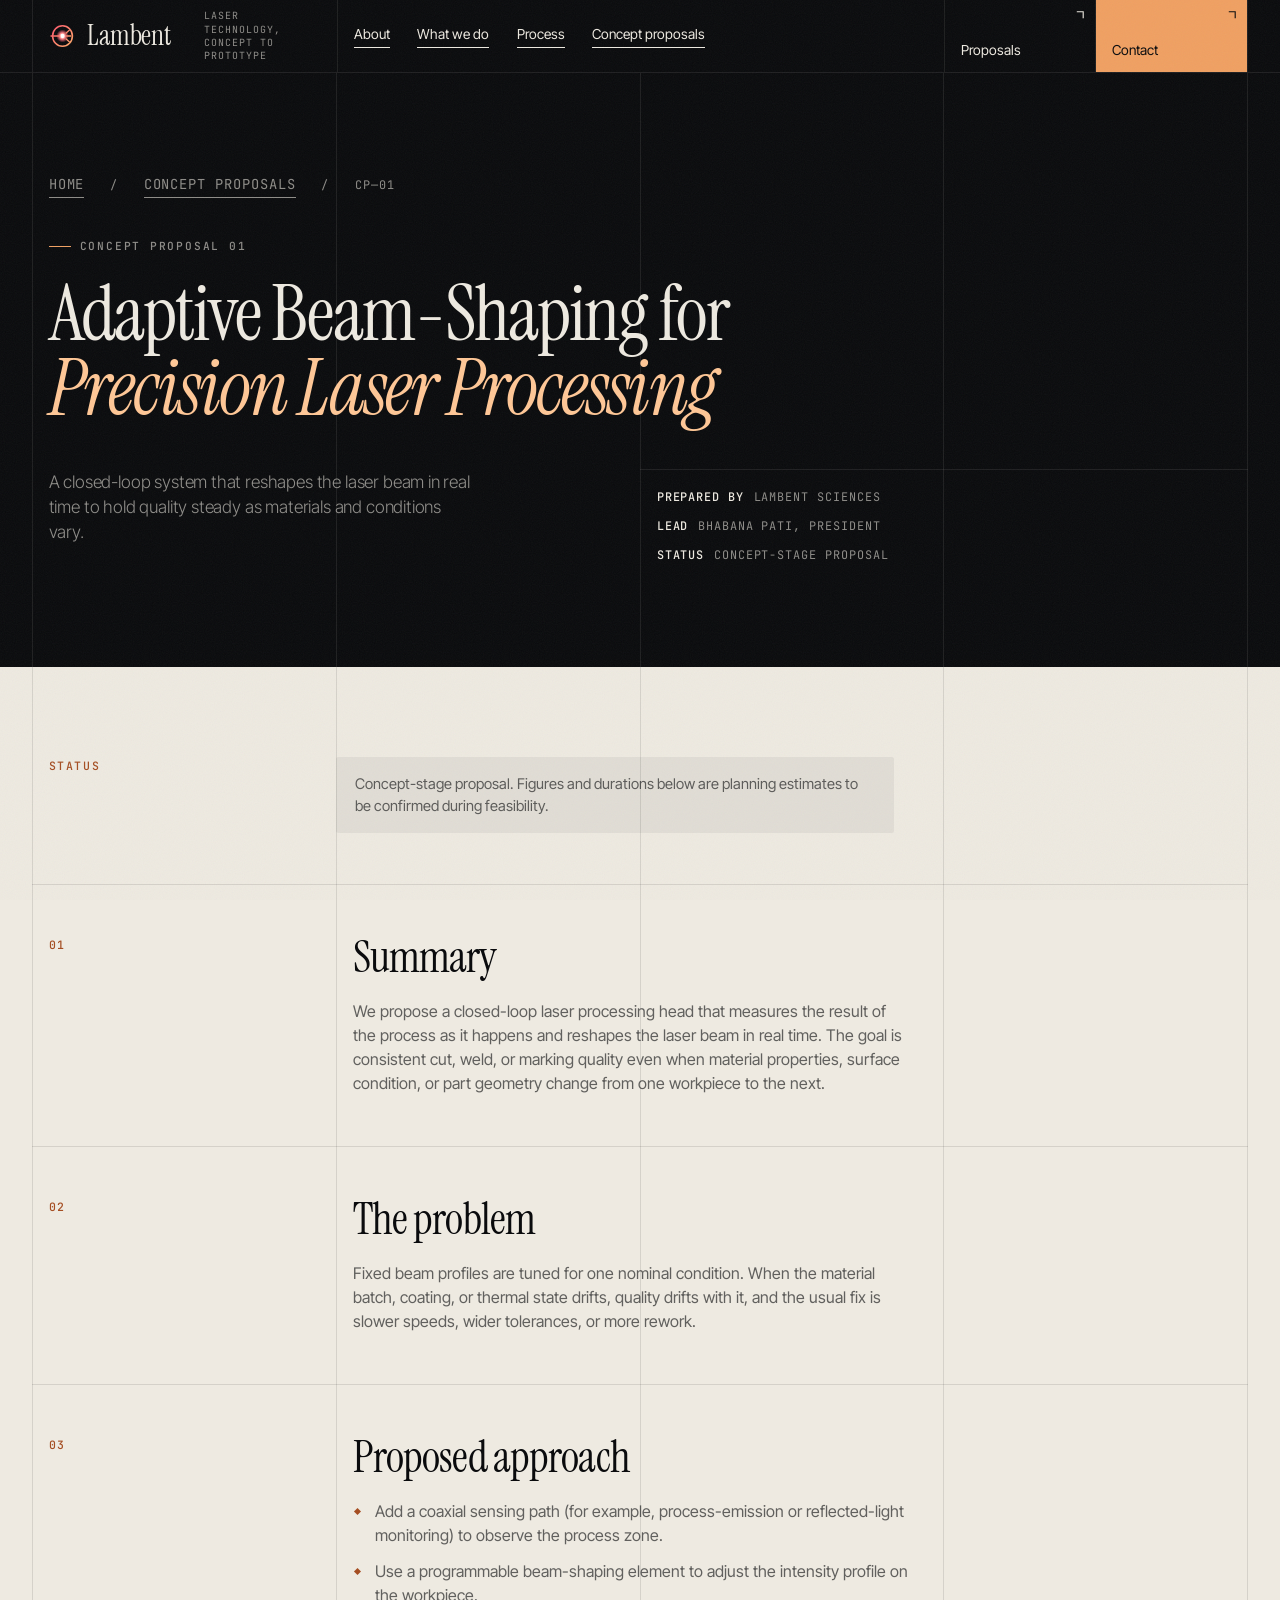
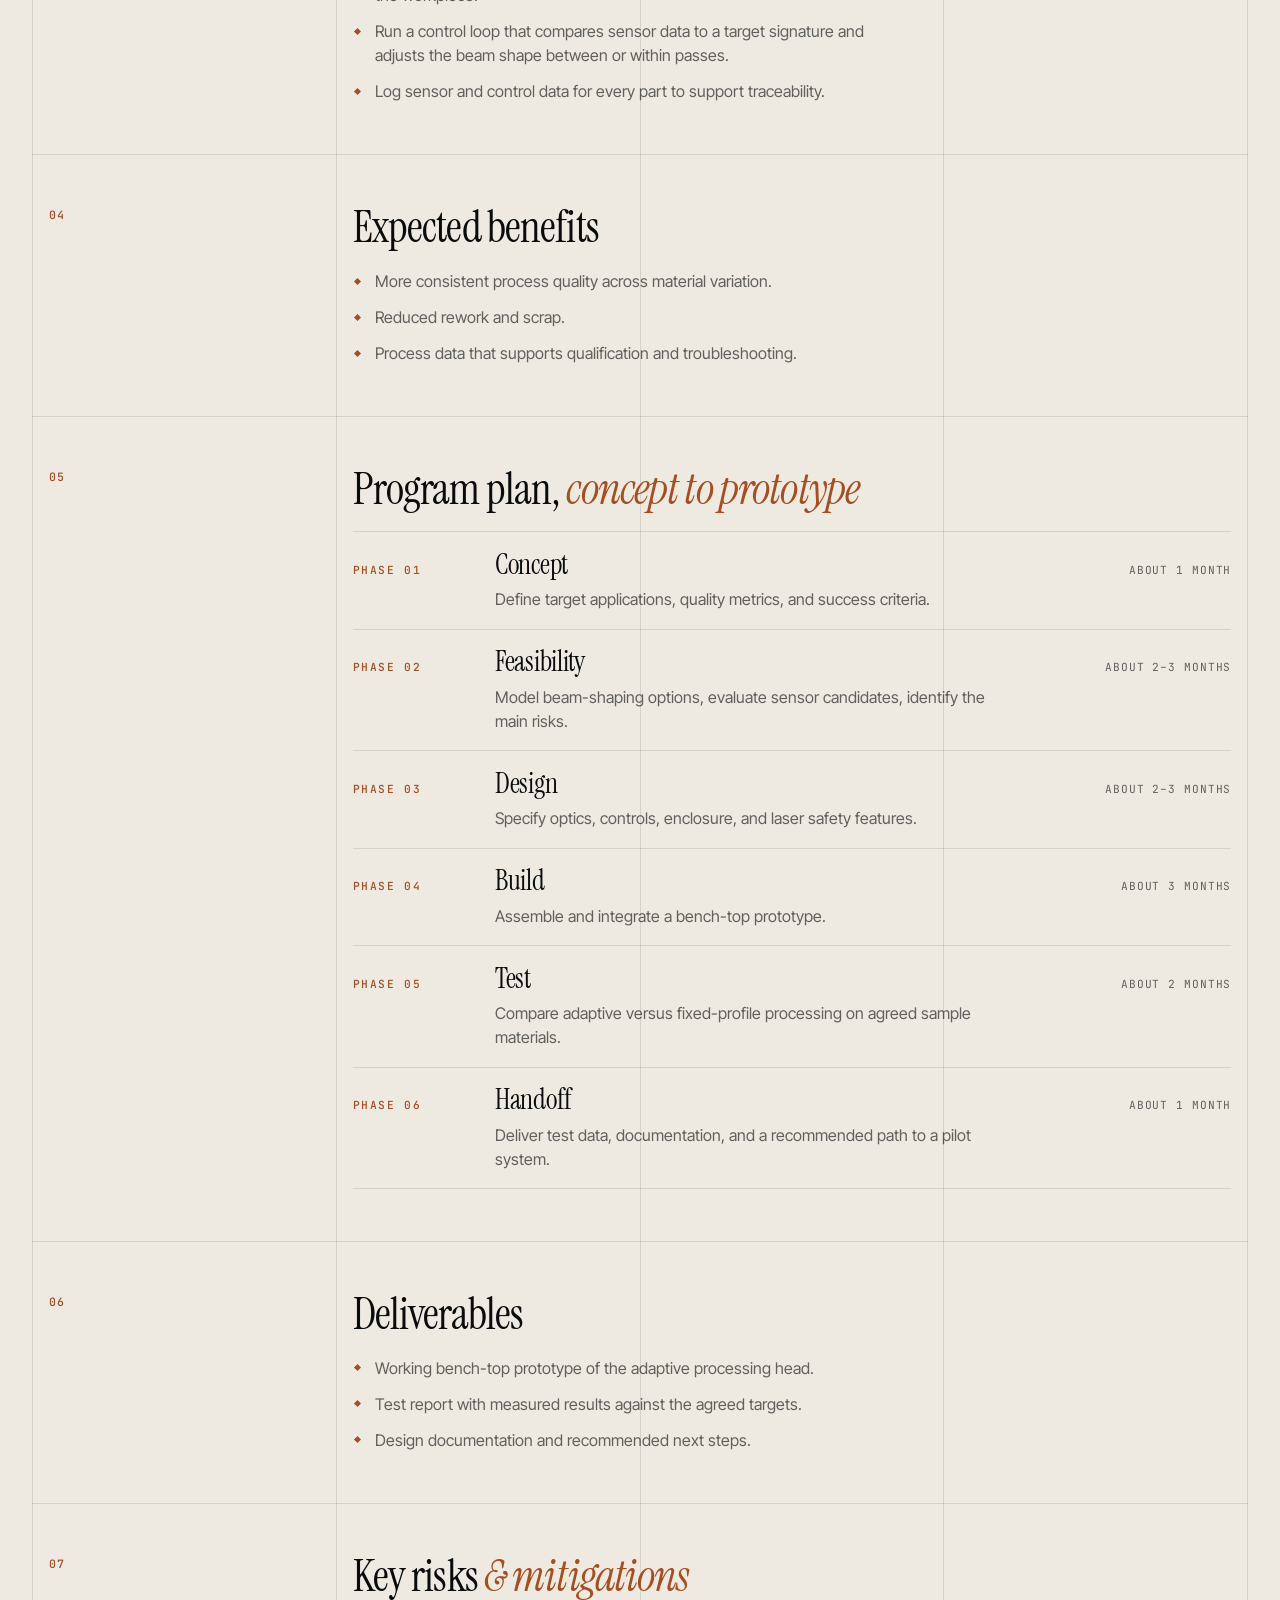
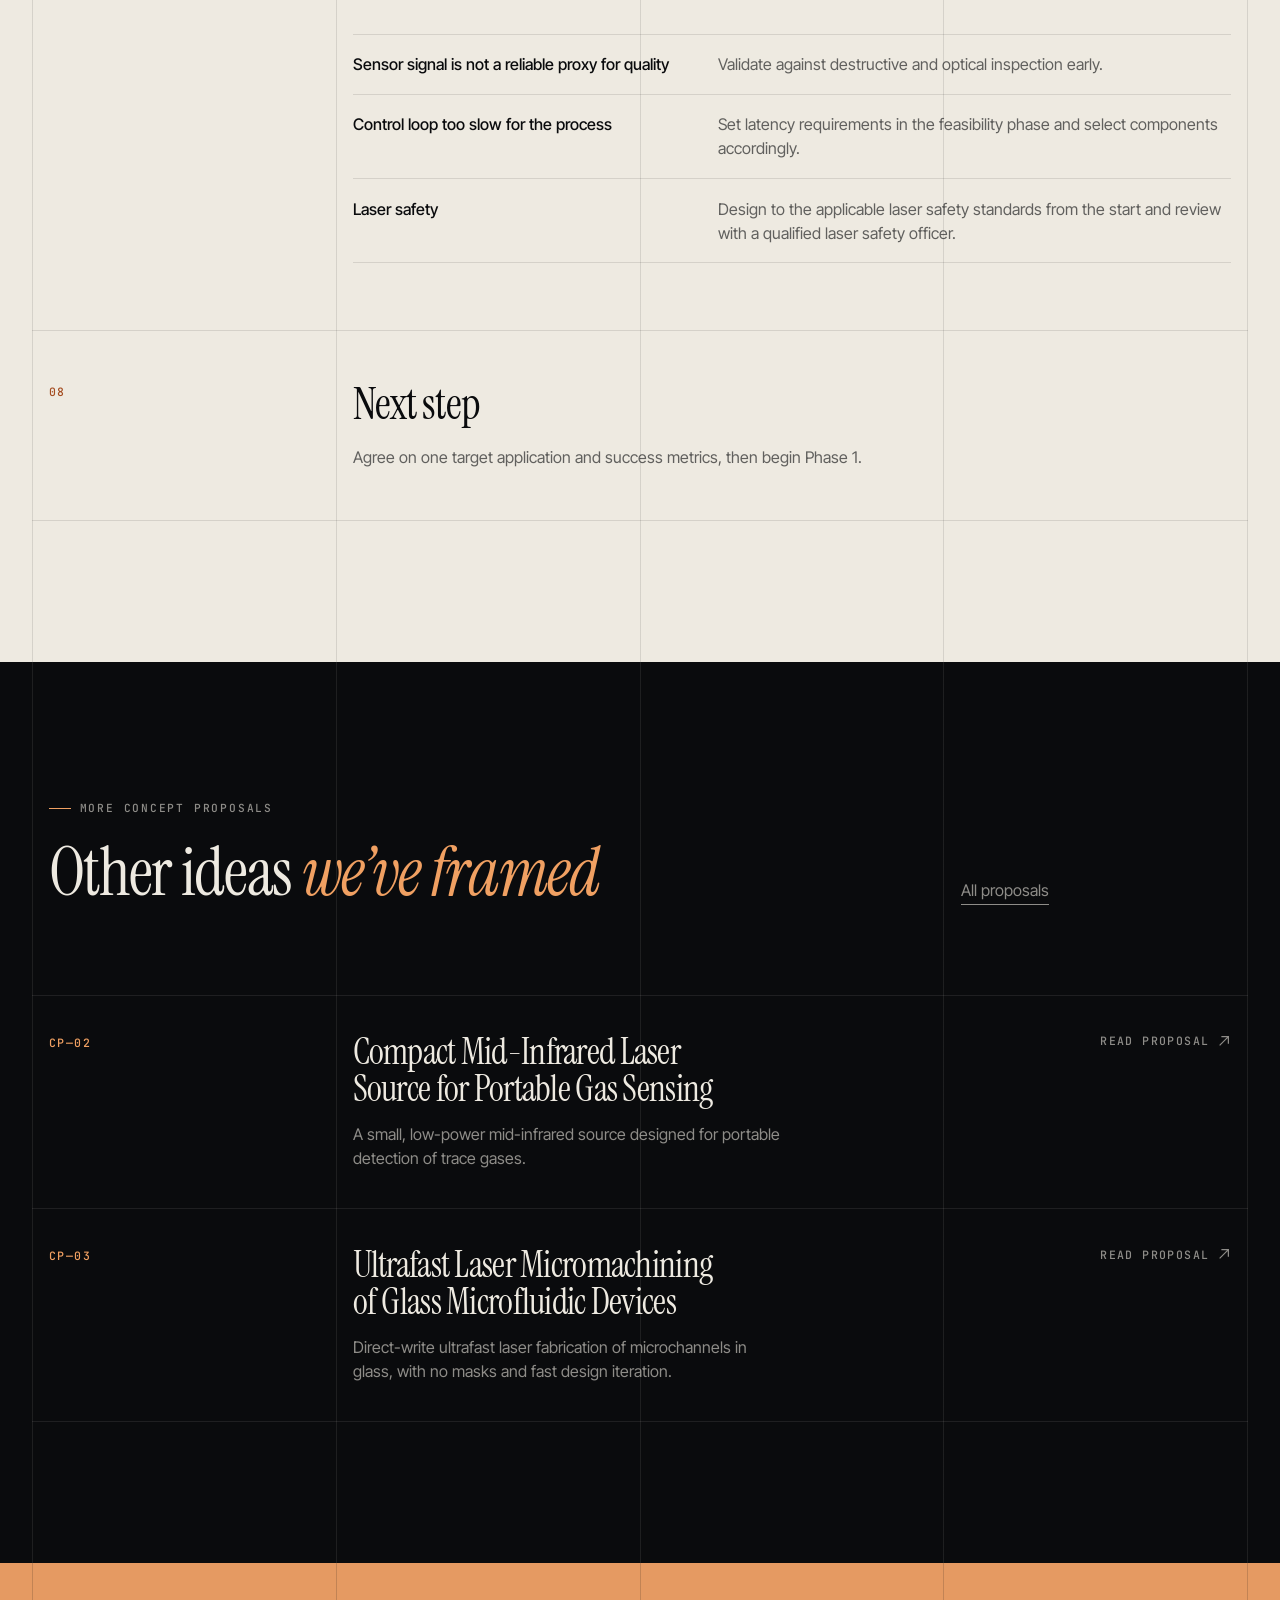
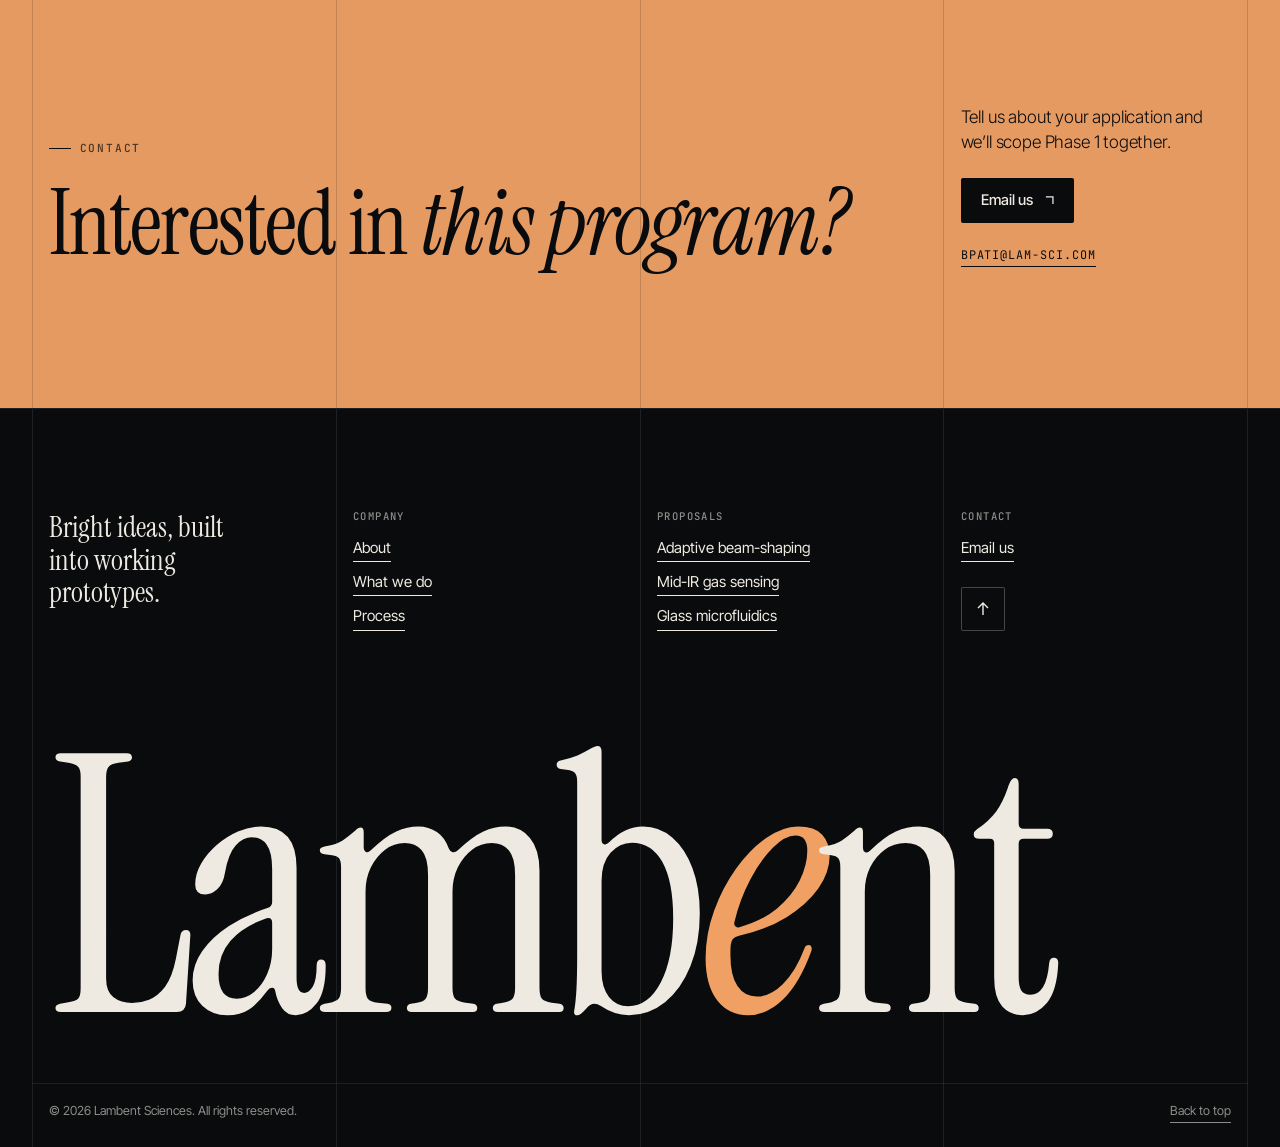
==== commit ea3b719b: "Title Change" ====
--- a/proposals/adaptive-beam-shaping.html
+++ b/proposals/adaptive-beam-shaping.html
@@ -70,7 +70,7 @@
     <p class="lead doc-lead">A closed-loop system that reshapes the laser beam in real time to hold quality steady as materials and conditions vary.</p>
     <div class="doc-meta mono">
       <span><b>Prepared by</b> Lambent Sciences</span>
-      <span><b>Lead</b> Bhabana Pati, CEO</span>
+      <span><b>Lead</b> Bhabana Pati, President</span>
       <span><b>Status</b> Concept-stage proposal</span>
     </div>
   </div>
